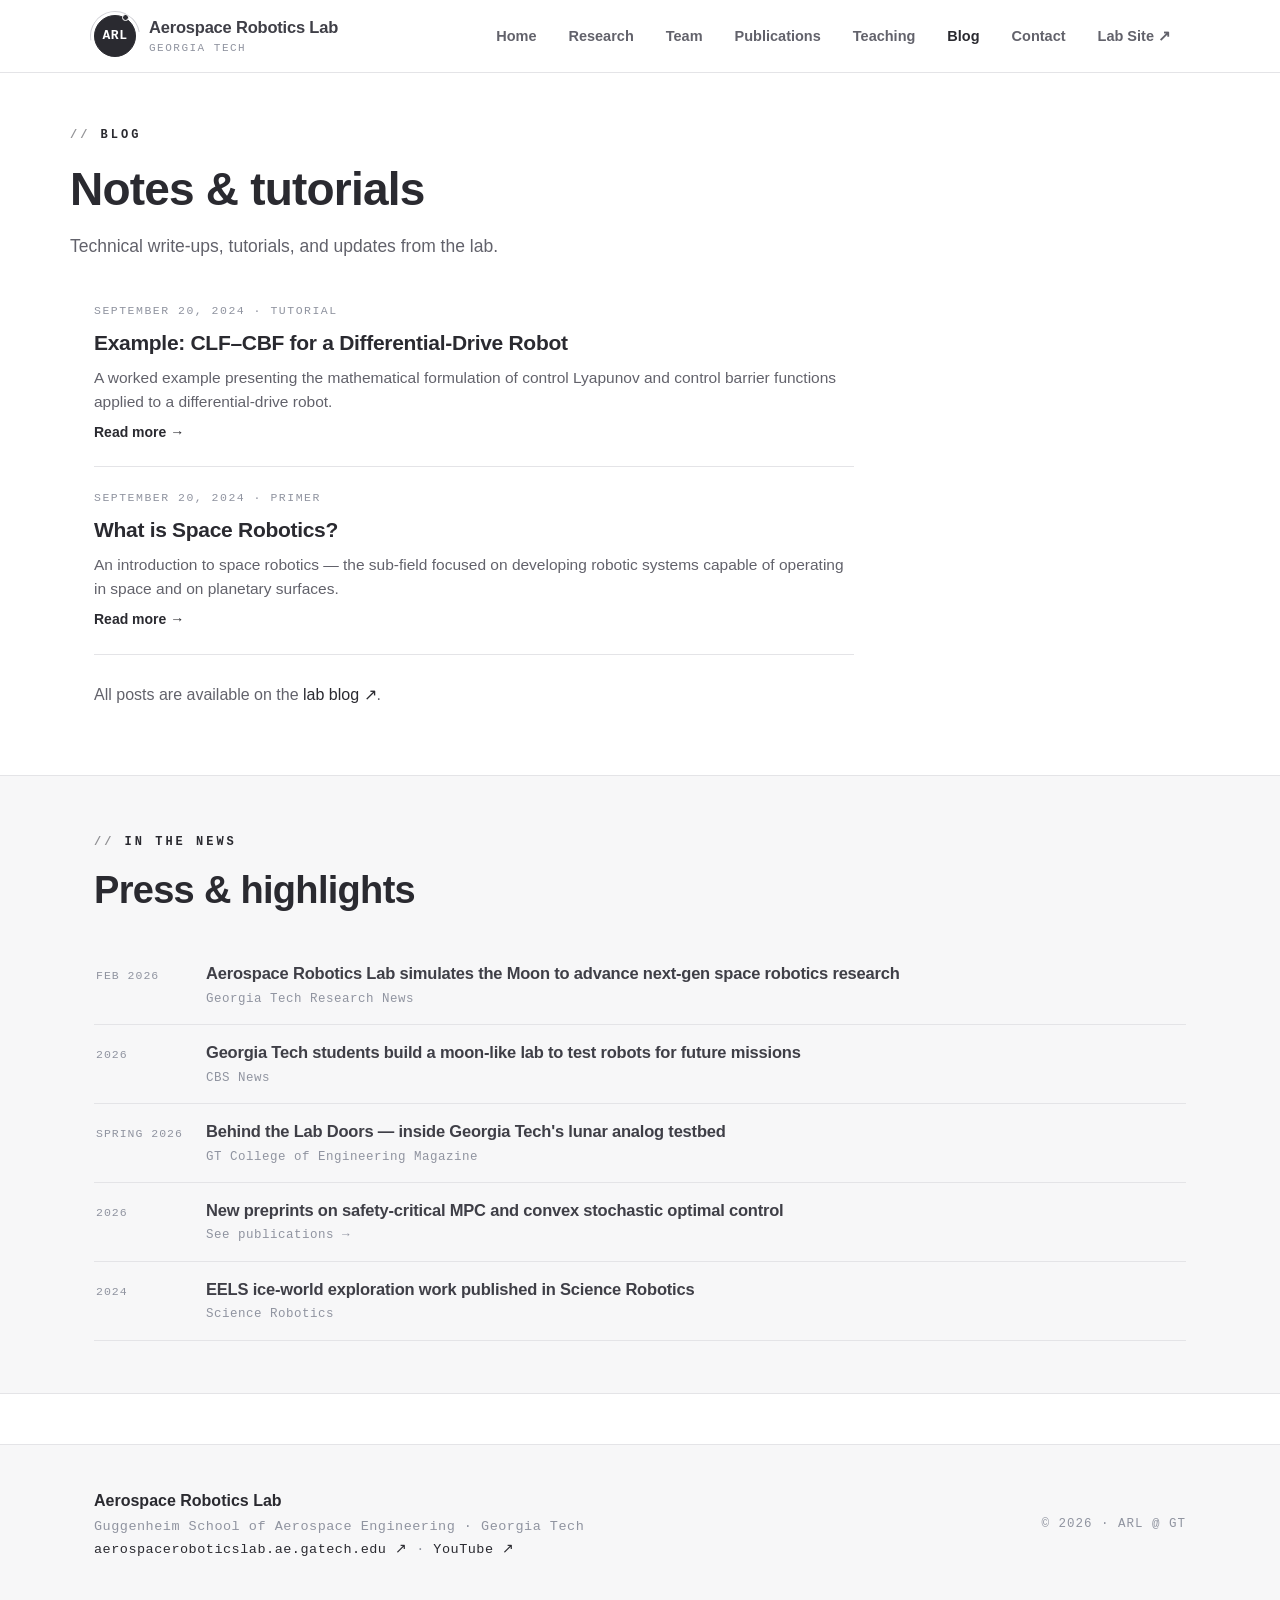
==== blog.html @ 43d839b8 "first commit" ====
<!DOCTYPE html>
<html lang="en">
<head>
<meta charset="UTF-8" />
<meta name="viewport" content="width=device-width, initial-scale=1" />
<title>Blog — Aerospace Robotics Lab</title>
<meta name="description" content="Notes, tutorials, and updates from the Aerospace Robotics Lab at Georgia Tech." />
<link rel="stylesheet" href="assets/style.css" />
</head>
<body>

<header class="site-header">
  <div class="wrap nav">
    <a class="brand" href="index.html">
      <span class="mark"><b>ARL</b></span>
      <span class="txt"><b>Aerospace Robotics Lab</b><span>Georgia Tech</span></span>
    </a>
    <button class="nav-toggle" aria-label="Menu" onclick="document.getElementById('nav').classList.toggle('open')">☰</button>
    <nav class="nav-links" id="nav">
      <a href="index.html">Home</a>
      <a href="research.html">Research</a>
      <a href="team.html">Team</a>
      <a href="publications.html">Publications</a>
      <a href="teaching.html">Teaching</a>
      <a href="blog.html" class="active">Blog</a>
      <a href="contact.html">Contact</a>
      <a href="https://aerospaceroboticslab.ae.gatech.edu/" target="_blank" rel="noopener">Lab Site ↗</a>
    </nav>
  </div>
</header>

<div class="wrap page-title">
  <span class="label">Blog</span>
  <h1>Notes &amp; tutorials</h1>
  <p>Technical write-ups, tutorials, and updates from the lab.</p>
</div>

<section style="padding-top:36px;">
  <div class="wrap">
    <div class="postlist">

      <div class="post-entry">
        <div class="meta">September 20, 2024 · Tutorial</div>
        <h3><a href="https://aerospaceroboticslab.ae.gatech.edu/2024/09/20/example-clf-cbf-for-differential-drive-robot/" target="_blank" rel="noopener">Example: CLF–CBF for a Differential-Drive Robot</a></h3>
        <p>A worked example presenting the mathematical formulation of control Lyapunov and control barrier functions applied to a differential-drive robot.</p>
        <a class="more" href="https://aerospaceroboticslab.ae.gatech.edu/2024/09/20/example-clf-cbf-for-differential-drive-robot/" target="_blank" rel="noopener">Read more →</a>
      </div>

      <div class="post-entry">
        <div class="meta">September 20, 2024 · Primer</div>
        <h3><a href="https://aerospaceroboticslab.ae.gatech.edu/2024/09/20/what-is-space-robotics/" target="_blank" rel="noopener">What is Space Robotics?</a></h3>
        <p>An introduction to space robotics — the sub-field focused on developing robotic systems capable of operating in space and on planetary surfaces.</p>
        <a class="more" href="https://aerospaceroboticslab.ae.gatech.edu/2024/09/20/what-is-space-robotics/" target="_blank" rel="noopener">Read more →</a>
      </div>

    </div>

    <p style="margin-top:28px;color:var(--text-dim);">All posts are available on the <a href="https://aerospaceroboticslab.ae.gatech.edu/blog/" target="_blank" rel="noopener">lab blog ↗</a>.</p>
  </div>
</section>

<section class="section-soft" style="background:var(--paper-2);border-top:1px solid var(--hairline);border-bottom:1px solid var(--hairline);">
  <div class="wrap">
    <div class="section-head">
      <span class="label">In the news</span>
      <h2 style="margin-bottom:0;">Press &amp; highlights</h2>
    </div>
    <div class="news">
      <a class="item" href="https://research.gatech.edu/aerospace-robotics-lab-simulates-moon-advance-nextgen-space-robotics-research" target="_blank" rel="noopener">
        <div class="date">Feb 2026</div>
        <div class="t">Aerospace Robotics Lab simulates the Moon to advance next-gen space robotics research
          <span class="src">Georgia Tech Research News</span></div>
      </a>
      <a class="item" href="https://www.cbsnews.com/atlanta/news/georgia-tech-students-build-moon-like-lab-to-test-robots-for-future-missions/" target="_blank" rel="noopener">
        <div class="date">2026</div>
        <div class="t">Georgia Tech students build a moon-like lab to test robots for future missions
          <span class="src">CBS News</span></div>
      </a>
      <a class="item" href="https://coe.gatech.edu/magazine/2026/spring/behind-lab-doors" target="_blank" rel="noopener">
        <div class="date">Spring 2026</div>
        <div class="t">Behind the Lab Doors — inside Georgia Tech's lunar analog testbed
          <span class="src">GT College of Engineering Magazine</span></div>
      </a>
      <a class="item" href="publications.html">
        <div class="date">2026</div>
        <div class="t">New preprints on safety-critical MPC and convex stochastic optimal control
          <span class="src">See publications →</span></div>
      </a>
      <a class="item" href="https://doi.org/10.1126/scirobotics.adh8332" target="_blank" rel="noopener">
        <div class="date">2024</div>
        <div class="t">EELS ice-world exploration work published in Science Robotics
          <span class="src">Science Robotics</span></div>
      </a>
    </div>
  </div>
</section>

<footer class="site-footer">
  <div class="wrap">
    <div>
      <div class="lab">Aerospace Robotics Lab</div>
      <div class="sub">Guggenheim School of Aerospace Engineering · Georgia Tech</div>
      <div class="sub"><a href="https://aerospaceroboticslab.ae.gatech.edu/" target="_blank" rel="noopener">aerospaceroboticslab.ae.gatech.edu ↗</a> · <a href="https://www.youtube.com/@AerospaceRoboticsLab" target="_blank" rel="noopener">YouTube ↗</a></div>
    </div>
    <div class="right">© <span id="yr"></span> · ARL @ GT</div>
  </div>
</footer>
<script>document.getElementById('yr').textContent=new Date().getFullYear();</script>
</body>
</html>
---- assets/style.css ----
/* ===================================================================
   Aerospace Robotics Lab — Georgia Tech
   Visual identity: "Monochrome" — clean black & white, light & airy
   Static GitHub Pages site — single shared stylesheet.
   =================================================================== */

:root {
  /* core palette — light monochrome */
  --paper:      #ffffff;   /* page background */
  --paper-2:    #f7f7f8;   /* soft panel background */
  --paper-3:    #f0f0f2;   /* raised / hover */
  --hairline:   #e4e4e7;   /* borders / grid lines */
  --hairline-2: #d2d2d7;

  /* ink = soft charcoal, monochrome accent */
  --ink:        #2a2a30;   /* soft charcoal, primary */
  --ink-2:      #3a3a42;

  /* monochrome accent (shades of charcoal) */
  --accent:      #2a2a30;
  --accent-dark: #3a3a42;
  --accent-tint: #f0f0f2;

  /* text */
  --text:       #3f3f47;   /* softer warm gray body text */
  --text-dim:   #62626b;
  --text-faint: #9094a0;

  --max: 1140px;
  --radius: 16px;
  --mono: "SF Mono", "JetBrains Mono", "Fira Code", ui-monospace, Menlo, Consolas, monospace;
  --sans: -apple-system, BlinkMacSystemFont, "Segoe UI", Roboto, Helvetica, Arial, sans-serif;
  --shadow: 0 1px 2px rgba(17,17,20,.04), 0 10px 30px rgba(17,17,20,.06);
}

* { box-sizing: border-box; }
html { scroll-behavior: smooth; }

body {
  margin: 0;
  font-family: var(--sans);
  color: var(--text);
  background-color: var(--paper);
  line-height: 1.55;
  -webkit-font-smoothing: antialiased;
}

a { color: var(--accent); text-decoration: none; transition: opacity .15s ease; }
a:hover { opacity: .65; }
img { max-width: 100%; display: block; }

.wrap { max-width: var(--max); margin: 0 auto; padding: 0 24px; }

/* technical/monospace eyebrow label */
.label {
  font-family: var(--mono);
  font-size: 12px; letter-spacing: 3px; text-transform: uppercase;
  color: var(--accent); font-weight: 600;
}
.label::before { content: "// "; color: var(--accent); opacity: .5; }

/* ---------------- Header / Nav ---------------- */
.site-header {
  position: sticky; top: 0; z-index: 60;
  background: rgba(255,255,255,.82);
  backdrop-filter: saturate(160%) blur(12px);
  border-bottom: 1px solid var(--hairline);
}
.nav { display: flex; align-items: center; justify-content: space-between; height: 72px; }
.brand { display: flex; align-items: center; gap: 13px; }
.brand .mark {
  position: relative; width: 42px; height: 42px; border-radius: 50%;
  display: grid; place-items: center; flex: 0 0 auto;
  background: var(--accent); border: 1px solid var(--accent);
}
.brand .mark::before { /* orbital ring */
  content: ""; position: absolute; inset: -5px; border-radius: 50%;
  border: 1px solid var(--hairline-2);
  border-right-color: transparent; border-bottom-color: transparent;
  transform: rotate(35deg);
}
.brand .mark::after { /* orbiting dot */
  content: ""; position: absolute; width: 5px; height: 5px; border-radius: 50%;
  background: var(--ink); top: -2px; right: 6px; border: 1px solid var(--paper);
}
.brand .mark b { font-family: var(--mono); font-size: 13px; color: #fff; font-weight: 700; letter-spacing: .5px; }
.brand .txt b { font-size: 16.5px; color: var(--text); letter-spacing: -.2px; display: block; }
.brand .txt span { display: block; font-size: 11px; color: var(--text-faint); font-family: var(--mono); letter-spacing: 1.5px; text-transform: uppercase; }
.nav-links { display: flex; gap: 2px; align-items: center; }
.nav-links a {
  padding: 9px 15px; border-radius: 9px; font-weight: 600; font-size: 14.5px; color: var(--text-dim);
}
.nav-links a:hover { color: var(--text); background: var(--paper-2); opacity: 1; }
.nav-links a.active { color: var(--accent); }
.nav-toggle { display: none; background: none; border: 0; font-size: 24px; cursor: pointer; color: var(--text); }

@media (max-width: 780px) {
  .nav-toggle { display: block; }
  .nav-links {
    display: none; position: absolute; top: 72px; left: 0; right: 0; flex-direction: column; gap: 0;
    background: var(--paper); border-bottom: 1px solid var(--hairline); padding: 8px;
  }
  .nav-links.open { display: flex; }
  .nav-links a { padding: 13px 14px; }
}

/* ---------------- Hero ---------------- */
.hero { position: relative; overflow: hidden; padding: 68px 0 62px; background: var(--paper-2); border-bottom: 1px solid var(--hairline); }
.hero-grid { /* faint technical grid overlay */
  position: absolute; inset: 0; pointer-events: none; opacity: 1;
  background-image:
    linear-gradient(var(--hairline) 1px, transparent 1px),
    linear-gradient(90deg, var(--hairline) 1px, transparent 1px);
  background-size: 64px 64px;
  -webkit-mask-image: radial-gradient(700px 400px at 70% 30%, #000, transparent 75%);
          mask-image: radial-gradient(700px 400px at 70% 30%, #000, transparent 75%);
}
.hero .wrap { position: relative; z-index: 2; }
.hero h1 { font-size: clamp(32px, 5.4vw, 58px); line-height: 1.04; margin: 14px 0 16px; letter-spacing: -1.4px; color: var(--ink); }
.hero h1 .accent { color: var(--accent); }
.hero p { font-size: clamp(16px, 2.1vw, 20px); color: var(--text-dim); max-width: 680px; margin: 0 0 22px; }
.btn-row { display: flex; gap: 13px; flex-wrap: wrap; }
.btn { display: inline-block; padding: 13px 24px; border-radius: 11px; font-weight: 700; font-size: 15px; transition: all .15s ease; }
.btn-primary { background: var(--accent); color: #fff; }
.btn-primary:hover { background: var(--accent-dark); color: #fff; opacity: 1; }
.btn-ghost { background: transparent; color: var(--accent); border: 1px solid var(--hairline-2); }
.btn-ghost:hover { border-color: var(--accent); color: var(--accent); opacity: 1; }

/* orbital decoration on the hero (right side) */
.orbit-deco { position: absolute; right: -120px; top: 50%; transform: translateY(-50%); z-index: 1; opacity: 1; pointer-events: none; }
@media (max-width: 980px) { .orbit-deco { display: none; } }

/* telemetry strip */
.telemetry { display: flex; gap: 0; flex-wrap: wrap; border-bottom: 1px solid var(--hairline); background: var(--paper); }
.telemetry .cell { flex: 1 1 0; min-width: 160px; padding: 22px 24px; border-right: 1px solid var(--hairline); }
.telemetry .cell:last-child { border-right: 0; }
.telemetry .k { font-family: var(--mono); font-size: 11px; letter-spacing: 2px; text-transform: uppercase; color: var(--text-faint); }
.telemetry .v { font-size: 26px; font-weight: 800; color: var(--text); margin-top: 4px; letter-spacing: -.5px; }
.telemetry .v small { font-size: 14px; color: var(--text-dim); font-weight: 700; }

/* ---------------- Sections ---------------- */
section { padding: 52px 0; }
.section-head { max-width: 720px; margin: 0 0 26px; }
.section-head h2 { font-size: clamp(26px, 3.6vw, 38px); margin: 8px 0 8px; letter-spacing: -.7px; color: var(--ink); }
.section-head p { color: var(--text-dim); font-size: 16.5px; margin: 0; }

.page-title { padding: 48px 0 6px; position: relative; }
.page-title h1 { font-size: clamp(30px, 4.8vw, 46px); margin: 8px 0 8px; letter-spacing: -.8px; color: var(--ink); }
.page-title p { color: var(--text-dim); font-size: 17.5px; margin: 0; max-width: 720px; }

/* ---------------- Cards / Grid ---------------- */
.grid { display: grid; gap: 18px; }
.grid-2 { grid-template-columns: repeat(2, 1fr); }
.grid-3 { grid-template-columns: repeat(3, 1fr); }
.grid-4 { grid-template-columns: repeat(4, 1fr); }
@media (max-width: 940px) { .grid-3, .grid-4 { grid-template-columns: repeat(2, 1fr); } }
@media (max-width: 640px) { .grid-2, .grid-3, .grid-4 { grid-template-columns: 1fr; } }

.card {
  position: relative; background: var(--paper); border: 1px solid var(--hairline);
  border-radius: var(--radius); padding: 24px; overflow: hidden;
  transition: transform .18s ease, border-color .18s ease, box-shadow .18s ease;
}
.card::before { /* corner accent tick */
  content: ""; position: absolute; top: 0; left: 0; width: 40px; height: 2px; background: var(--accent); opacity: 1;
}
.card:hover { transform: translateY(-4px); border-color: var(--hairline-2); box-shadow: var(--shadow); }
.card .tag {
  display: inline-block; font-family: var(--mono); font-size: 11px; font-weight: 600; letter-spacing: 1.5px;
  text-transform: uppercase; color: var(--accent); margin-bottom: 14px;
}
.card h3 { margin: 0 0 10px; font-size: 20px; letter-spacing: -.3px; color: var(--ink); }
.card p { margin: 0; color: var(--text-dim); font-size: 15px; line-height: 1.5; }
.card .partner { margin-top: 14px; font-family: var(--mono); font-size: 11.5px; letter-spacing: 1px; color: var(--text-faint); text-transform: uppercase; }

/* ---------------- PI block ---------------- */
.pi { display: grid; grid-template-columns: 230px 1fr; gap: 36px; align-items: start; }
@media (max-width: 640px) { .pi { grid-template-columns: 1fr; } }
.pi .frame { position: relative; }
.pi .frame img { width: 230px; border-radius: var(--radius); border: 1px solid var(--hairline); }
.pi .frame::after { content: ""; position: absolute; inset: -8px; border: 1px solid var(--hairline); border-radius: 22px; pointer-events: none; }
.pi h3 { margin: 6px 0 4px; font-size: 26px; letter-spacing: -.5px; color: var(--ink); }
.pi .role { color: var(--text-dim); font-weight: 700; margin: 0 0 16px; }

/* ---------------- People ---------------- */
.people { display: grid; grid-template-columns: repeat(3, 1fr); gap: 22px; }
@media (max-width: 940px) { .people { grid-template-columns: repeat(2, 1fr); } }
@media (max-width: 560px) { .people { grid-template-columns: 1fr; } }
.person {
  background: var(--paper); border: 1px solid var(--hairline); border-radius: var(--radius);
  overflow: hidden; transition: transform .18s ease, border-color .18s ease, box-shadow .18s ease;
}
.person:hover { transform: translateY(-4px); border-color: var(--accent); box-shadow: var(--shadow); }
.person .photo { aspect-ratio: 1/1; background: var(--paper-3); overflow: hidden; }
.person .photo img { width: 100%; height: 100%; object-fit: cover; transition: transform .2s ease; }
.person:hover .photo img { transform: scale(1.03); }
.person .photo.placeholder {
  display: grid; place-items: center;
  background: var(--paper-3);
  color: var(--text-faint); font-size: 40px; font-weight: 800; font-family: var(--mono);
}
.person .body { padding: 17px 19px; }
.person .body b { font-size: 16px; color: var(--ink); }
.person .body p { margin: 5px 0 0; font-size: 13px; color: var(--text-dim); }
.person .body .topic { font-family: var(--mono); font-size: 11.5px; color: var(--text-dim); letter-spacing: .3px; margin-top: 7px; }

.name-list { display: flex; flex-wrap: wrap; gap: 10px; }
.name-list span {
  background: var(--paper); border: 1px solid var(--hairline); border-radius: 999px;
  padding: 9px 17px; font-weight: 600; font-size: 14.5px; color: var(--text-dim);
}
.name-list span:hover { border-color: var(--hairline-2); color: var(--text); }

.subhead { font-family: var(--mono); font-size: 12px; letter-spacing: 2.5px; text-transform: uppercase; color: var(--text-faint); font-weight: 600; margin: 34px 0 16px; display: flex; align-items: center; gap: 14px; }
.subhead::after { content: ""; flex: 1; height: 1px; background: var(--hairline); }

/* ---------------- Publications ---------------- */
.pub-tabs { display: flex; gap: 8px; margin-bottom: 26px; flex-wrap: wrap; }
.pub-tabs button {
  border: 1px solid var(--hairline); background: var(--paper); color: var(--text-dim);
  padding: 9px 20px; border-radius: 999px; font-weight: 600; font-size: 14px; cursor: pointer; font-family: var(--sans);
  transition: all .15s ease;
}
.pub-tabs button:hover { color: var(--text); border-color: var(--hairline-2); }
.pub-tabs button.active { background: var(--accent); color: #fff; border-color: var(--accent); }
.pub { display: flex; gap: 18px; padding: 15px 0; border-bottom: 1px solid var(--hairline); }
.pub .id { flex: 0 0 auto; font-family: var(--mono); font-weight: 700; color: var(--accent); background: var(--accent-tint); border: 1px solid var(--accent-tint); border-radius: 8px; padding: 5px 11px; height: fit-content; font-size: 12.5px; }
.pub .meta p { margin: 0; font-size: 15px; color: var(--text); }
.pub .meta .venue { color: var(--text-faint); font-size: 13.5px; margin-top: 5px; }
.pub .meta .venue .award { color: var(--accent); font-weight: 700; }
.pub .meta a.pdf { font-family: var(--mono); font-size: 12px; font-weight: 700; letter-spacing: .5px; }

/* ---------------- Announcement banner ---------------- */
.notice { background: var(--accent); color: #fff; }
.notice .wrap { display: flex; gap: 14px; align-items: center; justify-content: center; padding: 11px 24px; font-size: 14px; text-align: center; flex-wrap: wrap; }
.notice a { color: #fff; text-decoration: underline; }
.notice a:hover { opacity: .75; }
.notice .pill { font-family: var(--mono); font-size: 10.5px; letter-spacing: 2px; text-transform: uppercase; background: rgba(255,255,255,.16); padding: 3px 9px; border-radius: 999px; }

/* ---------------- Quick links ---------------- */
.quicklinks { display: flex; flex-wrap: wrap; gap: 10px; margin-top: 28px; }
.quicklinks a { display: inline-flex; align-items: center; gap: 9px; border: 1px solid var(--hairline-2); border-radius: 10px; padding: 9px 15px; font-size: 14px; font-weight: 600; color: var(--ink); background: var(--paper); transition: border-color .15s ease, color .15s ease; }
.quicklinks a:hover { border-color: var(--accent); color: var(--accent); opacity: 1; }
.quicklinks a .ext { font-family: var(--mono); font-size: 11px; color: var(--text-faint); }

/* ---------------- Video embed ---------------- */
.video-embed { position: relative; width: 100%; aspect-ratio: 16 / 9; border-radius: var(--radius); overflow: hidden; border: 1px solid var(--hairline); background: #000; box-shadow: var(--shadow); }
.video-embed iframe { position: absolute; inset: 0; width: 100%; height: 100%; border: 0; }

/* ---------------- News ---------------- */
.news { display: grid; gap: 0; }
.news .item { display: flex; gap: 22px; padding: 15px 2px; border-bottom: 1px solid var(--hairline); align-items: baseline; }
.news .item:hover { opacity: 1; }
.news .item:hover .t { text-decoration: underline; }
.news .date { font-family: var(--mono); font-size: 11.5px; letter-spacing: 1px; color: var(--text-faint); flex: 0 0 88px; text-transform: uppercase; }
.news .t { color: var(--text); font-size: 16.5px; font-weight: 600; letter-spacing: -.2px; }
.news .t .src { display: block; color: var(--text-faint); font-weight: 500; font-size: 12.5px; font-family: var(--mono); letter-spacing: .5px; margin-top: 3px; text-decoration: none; }
@media (max-width: 560px) { .news .item { flex-direction: column; gap: 4px; } }

/* ---------------- Method visualizations ---------------- */
.viz-grid { display: grid; grid-template-columns: repeat(3, 1fr); gap: 18px; }
@media (max-width: 920px) { .viz-grid { grid-template-columns: 1fr; max-width: 520px; margin: 0 auto; } }
.viz { background: var(--paper); border: 1px solid var(--hairline); border-radius: var(--radius); padding: 22px; }
.viz .tag { display: inline-block; font-family: var(--mono); font-size: 11px; font-weight: 600; letter-spacing: 1.5px; text-transform: uppercase; color: var(--accent); margin-bottom: 12px; }
.viz h3 { margin: 0 0 8px; font-size: 19px; letter-spacing: -.3px; color: var(--ink); }
.viz .stage { width: 100%; height: auto; display: block; background: var(--paper-2); border: 1px solid var(--hairline); border-radius: 12px; }
.viz .cap { color: var(--text-dim); font-size: 14px; margin: 12px 0 0; }
/* SVG element classes (theme-aware) */
.viz .v-tube   { stroke: var(--accent-tint); stroke-width: 26; fill: none; stroke-linecap: round; opacity: .8; }
.viz .v-sample { stroke: var(--hairline-2); stroke-width: 1.2; fill: none; opacity: .7; stroke-dasharray: 5 5; animation: vflow 3s linear infinite; }
.viz .v-mean   { stroke: var(--ink); stroke-width: 2.5; fill: none; }
.viz .v-obst   { fill: var(--paper-3); stroke: var(--text-faint); stroke-width: 1.2; }
.viz .v-node   { fill: var(--ink); }
.viz .v-goal   { fill: var(--paper); stroke: var(--ink); stroke-width: 2; }
.viz .v-ell    { fill: var(--accent-tint); stroke: var(--ink); stroke-width: 1.2; opacity: .85; }
.viz .v-orbit  { stroke: var(--hairline-2); stroke-width: 1.2; fill: none; }
.viz .v-agent  { fill: var(--ink); }
.viz .v-target { fill: var(--ink); }
.viz .v-pulse  { stroke: var(--text-faint); stroke-width: 1.4; fill: none; }
.viz .v-wire   { stroke: var(--ink); stroke-width: 1.4; fill: none; }
.viz .v-lbl    { fill: var(--text-faint); font-family: var(--mono); font-size: 9px; letter-spacing: 1px; text-transform: uppercase; }
@keyframes vflow { to { stroke-dashoffset: -60; } }
@media (prefers-reduced-motion: reduce) {
  .viz .v-sample { animation: none; }
}

/* ---------------- Alumni list ---------------- */
.alumni { display: grid; gap: 0; max-width: 760px; }
.alumni .row { display: flex; flex-wrap: wrap; gap: 6px 12px; align-items: baseline; padding: 13px 0; border-bottom: 1px solid var(--hairline); }
.alumni .row b { color: var(--ink); font-size: 16px; }
.alumni .row .deg { font-family: var(--mono); font-size: 11.5px; letter-spacing: .5px; text-transform: uppercase; color: var(--text-faint); }
.alumni .row .now { color: var(--text-dim); font-size: 14.5px; }
.alumni .row .now::before { content: "→ "; color: var(--accent); }

/* ---------------- Blog (Murray-style article list) ---------------- */
.postlist { max-width: 760px; }
.post-entry { padding: 22px 0; border-bottom: 1px solid var(--hairline); }
.post-entry:first-child { padding-top: 0; }
.post-entry .meta { font-family: var(--mono); font-size: 11.5px; letter-spacing: 1.5px; text-transform: uppercase; color: var(--text-faint); margin-bottom: 7px; }
.post-entry h3 { margin: 0 0 6px; font-size: 21px; letter-spacing: -.3px; }
.post-entry h3 a { color: var(--ink); }
.post-entry h3 a:hover { color: var(--ink); opacity: .6; }
.post-entry p { margin: 0; color: var(--text-dim); font-size: 15.5px; }
.post-entry .more { display: inline-block; margin-top: 8px; font-weight: 600; font-size: 14px; }

/* ---------------- Contact ---------------- */
.contact-grid { display: grid; grid-template-columns: 1.1fr .9fr; gap: 26px; }
@media (max-width: 720px) { .contact-grid { grid-template-columns: 1fr; } }
.info-row { display: flex; gap: 14px; padding: 16px 0; border-bottom: 1px solid var(--hairline); }
.info-row .ic { flex: 0 0 auto; width: 38px; height: 38px; border-radius: 10px; background: var(--accent-tint); border: 1px solid var(--accent-tint); display: grid; place-items: center; color: var(--accent); }
.info-row .k { font-family: var(--mono); font-size: 11px; letter-spacing: 1.5px; text-transform: uppercase; color: var(--text-faint); }
.info-row .v { font-size: 15.5px; color: var(--text); }

/* ---------------- Footer ---------------- */
.site-footer { border-top: 1px solid var(--hairline); background: var(--paper-2); padding: 44px 0; margin-top: 50px; }
.site-footer .wrap { display: flex; justify-content: space-between; gap: 20px; flex-wrap: wrap; align-items: center; }
.site-footer .lab { color: var(--ink); font-weight: 700; }
.site-footer .sub { color: var(--text-faint); font-size: 13.5px; margin-top: 3px; font-family: var(--mono); letter-spacing: .5px; }
.site-footer a { color: var(--accent); }
.site-footer .right { font-family: var(--mono); font-size: 12.5px; color: var(--text-faint); letter-spacing: 1px; }
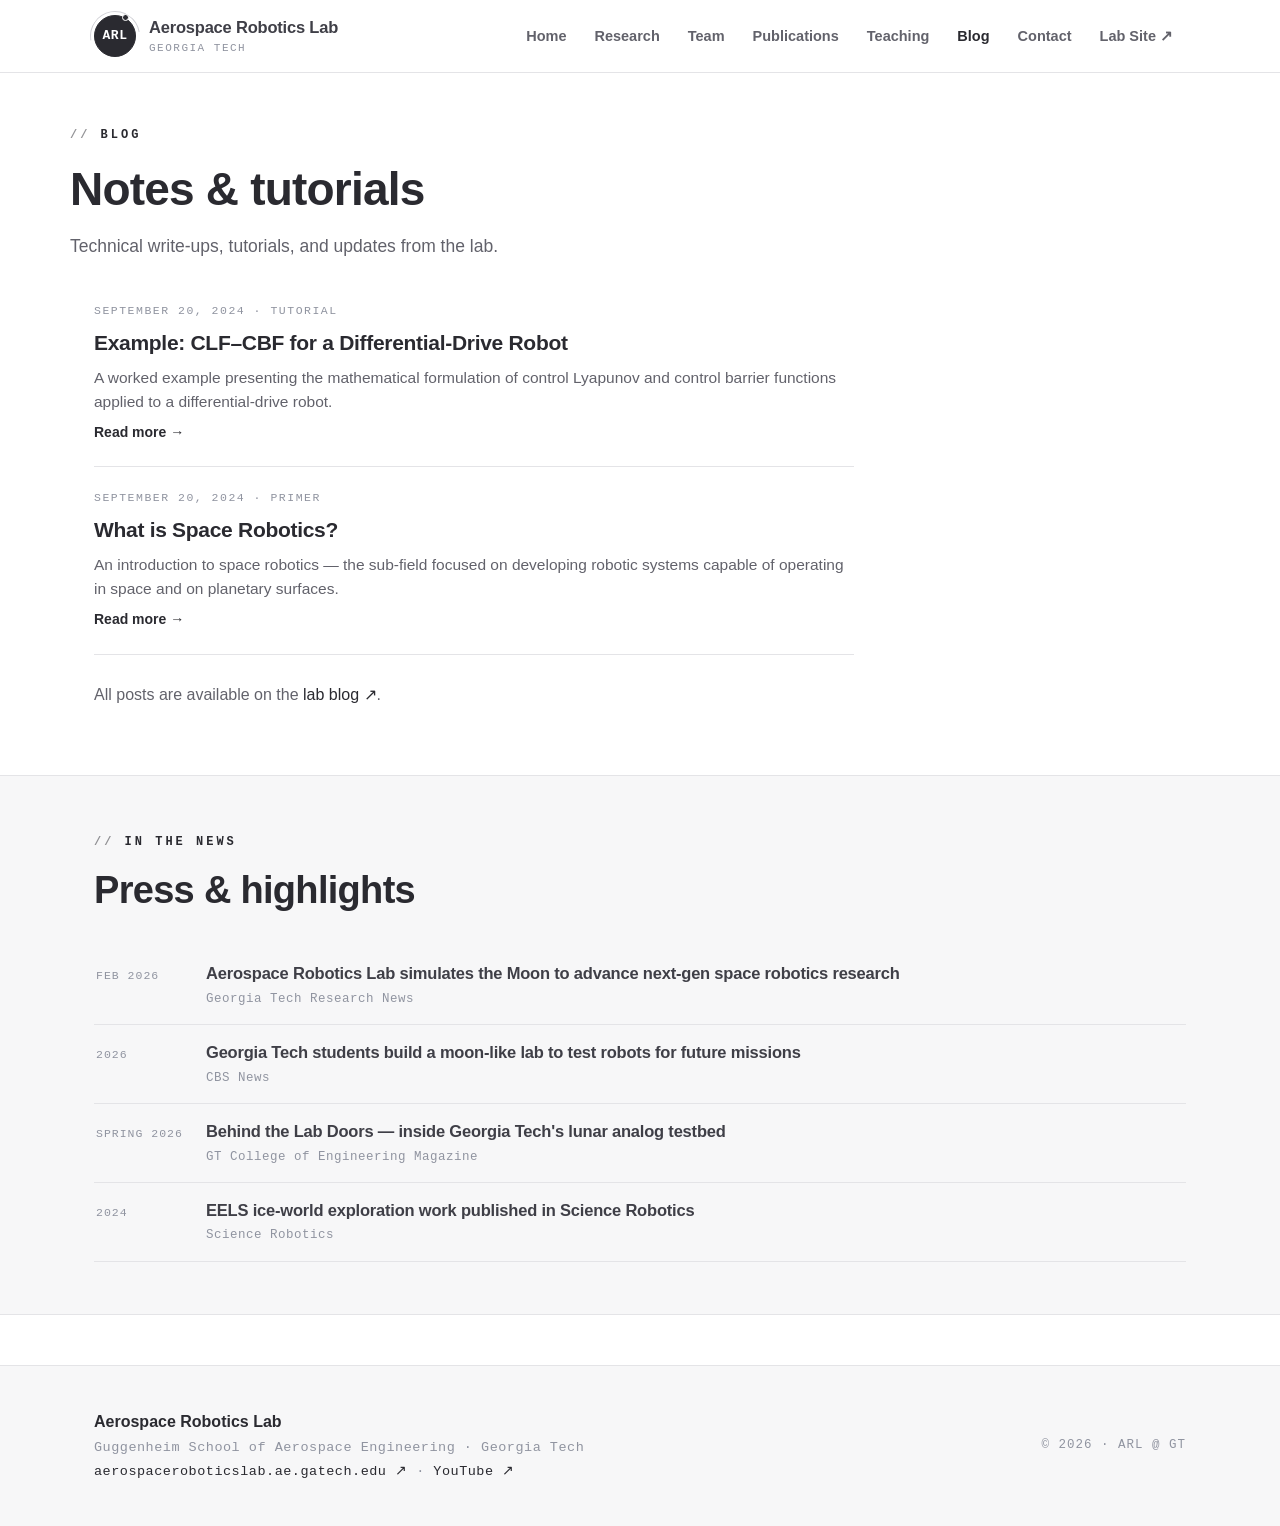
==== commit 249c565c: "html website" ====
--- a/blog.html
+++ b/blog.html
@@ -4,7 +4,7 @@
 <meta charset="UTF-8" />
 <meta name="viewport" content="width=device-width, initial-scale=1" />
 <title>Blog — Aerospace Robotics Lab</title>
-<meta name="description" content="Notes, tutorials, and updates from the Aerospace Robotics Lab at Georgia Tech." />
+<meta name="description" content="Notes, tutorials, and news from the Aerospace Robotics Lab at Georgia Tech." />
 <link rel="stylesheet" href="assets/style.css" />
 </head>
 <body>
@@ -38,28 +38,24 @@
 <section style="padding-top:36px;">
   <div class="wrap">
     <div class="postlist">
-
       <div class="post-entry">
         <div class="meta">September 20, 2024 · Tutorial</div>
         <h3><a href="https://aerospaceroboticslab.ae.gatech.edu/2024/09/20/example-clf-cbf-for-differential-drive-robot/" target="_blank" rel="noopener">Example: CLF–CBF for a Differential-Drive Robot</a></h3>
         <p>A worked example presenting the mathematical formulation of control Lyapunov and control barrier functions applied to a differential-drive robot.</p>
         <a class="more" href="https://aerospaceroboticslab.ae.gatech.edu/2024/09/20/example-clf-cbf-for-differential-drive-robot/" target="_blank" rel="noopener">Read more →</a>
       </div>
-
       <div class="post-entry">
         <div class="meta">September 20, 2024 · Primer</div>
         <h3><a href="https://aerospaceroboticslab.ae.gatech.edu/2024/09/20/what-is-space-robotics/" target="_blank" rel="noopener">What is Space Robotics?</a></h3>
         <p>An introduction to space robotics — the sub-field focused on developing robotic systems capable of operating in space and on planetary surfaces.</p>
         <a class="more" href="https://aerospaceroboticslab.ae.gatech.edu/2024/09/20/what-is-space-robotics/" target="_blank" rel="noopener">Read more →</a>
       </div>
-
     </div>
-
     <p style="margin-top:28px;color:var(--text-dim);">All posts are available on the <a href="https://aerospaceroboticslab.ae.gatech.edu/blog/" target="_blank" rel="noopener">lab blog ↗</a>.</p>
   </div>
 </section>
 
-<section class="section-soft" style="background:var(--paper-2);border-top:1px solid var(--hairline);border-bottom:1px solid var(--hairline);">
+<section class="section-soft" style="border-top:1px solid var(--hairline);border-bottom:1px solid var(--hairline);">
   <div class="wrap">
     <div class="section-head">
       <span class="label">In the news</span>
@@ -80,11 +76,6 @@
         <div class="date">Spring 2026</div>
         <div class="t">Behind the Lab Doors — inside Georgia Tech's lunar analog testbed
           <span class="src">GT College of Engineering Magazine</span></div>
-      </a>
-      <a class="item" href="publications.html">
-        <div class="date">2026</div>
-        <div class="t">New preprints on safety-critical MPC and convex stochastic optimal control
-          <span class="src">See publications →</span></div>
       </a>
       <a class="item" href="https://doi.org/10.1126/scirobotics.adh8332" target="_blank" rel="noopener">
         <div class="date">2024</div>
--- a/assets/style.css
+++ b/assets/style.css
@@ -1,28 +1,23 @@
 /* ===================================================================
    Aerospace Robotics Lab — Georgia Tech
-   Visual identity: "Monochrome" — clean black & white, light & airy
-   Static GitHub Pages site — single shared stylesheet.
+   Visual identity: clean black & white (light, monochrome)
+   Static site — single shared stylesheet, no build step.
    =================================================================== */
 
 :root {
-  /* core palette — light monochrome */
-  --paper:      #ffffff;   /* page background */
-  --paper-2:    #f7f7f8;   /* soft panel background */
-  --paper-3:    #f0f0f2;   /* raised / hover */
-  --hairline:   #e4e4e7;   /* borders / grid lines */
+  --paper:      #ffffff;
+  --paper-2:    #f7f7f8;
+  --paper-3:    #f0f0f2;
+  --hairline:   #e4e4e7;
   --hairline-2: #d2d2d7;
 
-  /* ink = soft charcoal, monochrome accent */
-  --ink:        #2a2a30;   /* soft charcoal, primary */
+  --ink:        #2a2a30;   /* soft charcoal, headings/accent */
   --ink-2:      #3a3a42;
-
-  /* monochrome accent (shades of charcoal) */
   --accent:      #2a2a30;
   --accent-dark: #3a3a42;
   --accent-tint: #f0f0f2;
 
-  /* text */
-  --text:       #3f3f47;   /* softer warm gray body text */
+  --text:       #3f3f47;
   --text-dim:   #62626b;
   --text-faint: #9094a0;
 
@@ -51,7 +46,6 @@
 
 .wrap { max-width: var(--max); margin: 0 auto; padding: 0 24px; }
 
-/* technical/monospace eyebrow label */
 .label {
   font-family: var(--mono);
   font-size: 12px; letter-spacing: 3px; text-transform: uppercase;
@@ -73,13 +67,13 @@
   display: grid; place-items: center; flex: 0 0 auto;
   background: var(--accent); border: 1px solid var(--accent);
 }
-.brand .mark::before { /* orbital ring */
+.brand .mark::before {
   content: ""; position: absolute; inset: -5px; border-radius: 50%;
   border: 1px solid var(--hairline-2);
   border-right-color: transparent; border-bottom-color: transparent;
   transform: rotate(35deg);
 }
-.brand .mark::after { /* orbiting dot */
+.brand .mark::after {
   content: ""; position: absolute; width: 5px; height: 5px; border-radius: 50%;
   background: var(--ink); top: -2px; right: 6px; border: 1px solid var(--paper);
 }
@@ -88,13 +82,13 @@
 .brand .txt span { display: block; font-size: 11px; color: var(--text-faint); font-family: var(--mono); letter-spacing: 1.5px; text-transform: uppercase; }
 .nav-links { display: flex; gap: 2px; align-items: center; }
 .nav-links a {
-  padding: 9px 15px; border-radius: 9px; font-weight: 600; font-size: 14.5px; color: var(--text-dim);
+  padding: 9px 13px; border-radius: 9px; font-weight: 600; font-size: 14.5px; color: var(--text-dim);
 }
 .nav-links a:hover { color: var(--text); background: var(--paper-2); opacity: 1; }
 .nav-links a.active { color: var(--accent); }
 .nav-toggle { display: none; background: none; border: 0; font-size: 24px; cursor: pointer; color: var(--text); }
 
-@media (max-width: 780px) {
+@media (max-width: 860px) {
   .nav-toggle { display: block; }
   .nav-links {
     display: none; position: absolute; top: 72px; left: 0; right: 0; flex-direction: column; gap: 0;
@@ -104,10 +98,17 @@
   .nav-links a { padding: 13px 14px; }
 }
 
+/* ---------------- Announcement banner ---------------- */
+.notice { background: var(--accent); color: #fff; }
+.notice .wrap { display: flex; gap: 14px; align-items: center; justify-content: center; padding: 11px 24px; font-size: 14px; text-align: center; flex-wrap: wrap; }
+.notice a { color: #fff; text-decoration: underline; }
+.notice a:hover { opacity: .75; }
+.notice .pill { font-family: var(--mono); font-size: 10.5px; letter-spacing: 2px; text-transform: uppercase; background: rgba(255,255,255,.16); padding: 3px 9px; border-radius: 999px; }
+
 /* ---------------- Hero ---------------- */
 .hero { position: relative; overflow: hidden; padding: 68px 0 62px; background: var(--paper-2); border-bottom: 1px solid var(--hairline); }
-.hero-grid { /* faint technical grid overlay */
-  position: absolute; inset: 0; pointer-events: none; opacity: 1;
+.hero-grid {
+  position: absolute; inset: 0; pointer-events: none;
   background-image:
     linear-gradient(var(--hairline) 1px, transparent 1px),
     linear-gradient(90deg, var(--hairline) 1px, transparent 1px);
@@ -117,7 +118,7 @@
 }
 .hero .wrap { position: relative; z-index: 2; }
 .hero h1 { font-size: clamp(32px, 5.4vw, 58px); line-height: 1.04; margin: 14px 0 16px; letter-spacing: -1.4px; color: var(--ink); }
-.hero h1 .accent { color: var(--accent); }
+.hero h1 .accent { color: var(--text-faint); }
 .hero p { font-size: clamp(16px, 2.1vw, 20px); color: var(--text-dim); max-width: 680px; margin: 0 0 22px; }
 .btn-row { display: flex; gap: 13px; flex-wrap: wrap; }
 .btn { display: inline-block; padding: 13px 24px; border-radius: 11px; font-weight: 700; font-size: 15px; transition: all .15s ease; }
@@ -126,20 +127,15 @@
 .btn-ghost { background: transparent; color: var(--accent); border: 1px solid var(--hairline-2); }
 .btn-ghost:hover { border-color: var(--accent); color: var(--accent); opacity: 1; }
 
-/* orbital decoration on the hero (right side) */
-.orbit-deco { position: absolute; right: -120px; top: 50%; transform: translateY(-50%); z-index: 1; opacity: 1; pointer-events: none; }
-@media (max-width: 980px) { .orbit-deco { display: none; } }
-
-/* telemetry strip */
-.telemetry { display: flex; gap: 0; flex-wrap: wrap; border-bottom: 1px solid var(--hairline); background: var(--paper); }
-.telemetry .cell { flex: 1 1 0; min-width: 160px; padding: 22px 24px; border-right: 1px solid var(--hairline); }
-.telemetry .cell:last-child { border-right: 0; }
-.telemetry .k { font-family: var(--mono); font-size: 11px; letter-spacing: 2px; text-transform: uppercase; color: var(--text-faint); }
-.telemetry .v { font-size: 26px; font-weight: 800; color: var(--text); margin-top: 4px; letter-spacing: -.5px; }
-.telemetry .v small { font-size: 14px; color: var(--text-dim); font-weight: 700; }
+/* ---------------- Quick links ---------------- */
+.quicklinks { display: flex; flex-wrap: wrap; gap: 10px; margin-top: 28px; }
+.quicklinks a { display: inline-flex; align-items: center; gap: 9px; border: 1px solid var(--hairline-2); border-radius: 10px; padding: 9px 15px; font-size: 14px; font-weight: 600; color: var(--ink); background: var(--paper); transition: border-color .15s ease, color .15s ease; }
+.quicklinks a:hover { border-color: var(--accent); color: var(--accent); opacity: 1; }
+.quicklinks a .ext { font-family: var(--mono); font-size: 11px; color: var(--text-faint); }
 
 /* ---------------- Sections ---------------- */
 section { padding: 52px 0; }
+.section-soft { background: var(--paper-2); }
 .section-head { max-width: 720px; margin: 0 0 26px; }
 .section-head h2 { font-size: clamp(26px, 3.6vw, 38px); margin: 8px 0 8px; letter-spacing: -.7px; color: var(--ink); }
 .section-head p { color: var(--text-dim); font-size: 16.5px; margin: 0; }
@@ -161,14 +157,9 @@
   border-radius: var(--radius); padding: 24px; overflow: hidden;
   transition: transform .18s ease, border-color .18s ease, box-shadow .18s ease;
 }
-.card::before { /* corner accent tick */
-  content: ""; position: absolute; top: 0; left: 0; width: 40px; height: 2px; background: var(--accent); opacity: 1;
-}
+.card::before { content: ""; position: absolute; top: 0; left: 0; width: 40px; height: 2px; background: var(--accent); opacity: 1; }
 .card:hover { transform: translateY(-4px); border-color: var(--hairline-2); box-shadow: var(--shadow); }
-.card .tag {
-  display: inline-block; font-family: var(--mono); font-size: 11px; font-weight: 600; letter-spacing: 1.5px;
-  text-transform: uppercase; color: var(--accent); margin-bottom: 14px;
-}
+.card .tag { display: inline-block; font-family: var(--mono); font-size: 11px; font-weight: 600; letter-spacing: 1.5px; text-transform: uppercase; color: var(--accent); margin-bottom: 14px; }
 .card h3 { margin: 0 0 10px; font-size: 20px; letter-spacing: -.3px; color: var(--ink); }
 .card p { margin: 0; color: var(--text-dim); font-size: 15px; line-height: 1.5; }
 .card .partner { margin-top: 14px; font-family: var(--mono); font-size: 11.5px; letter-spacing: 1px; color: var(--text-faint); text-transform: uppercase; }
@@ -186,29 +177,19 @@
 .people { display: grid; grid-template-columns: repeat(3, 1fr); gap: 22px; }
 @media (max-width: 940px) { .people { grid-template-columns: repeat(2, 1fr); } }
 @media (max-width: 560px) { .people { grid-template-columns: 1fr; } }
-.person {
-  background: var(--paper); border: 1px solid var(--hairline); border-radius: var(--radius);
-  overflow: hidden; transition: transform .18s ease, border-color .18s ease, box-shadow .18s ease;
-}
+.person { background: var(--paper); border: 1px solid var(--hairline); border-radius: var(--radius); overflow: hidden; transition: transform .18s ease, border-color .18s ease, box-shadow .18s ease; }
 .person:hover { transform: translateY(-4px); border-color: var(--accent); box-shadow: var(--shadow); }
 .person .photo { aspect-ratio: 1/1; background: var(--paper-3); overflow: hidden; }
 .person .photo img { width: 100%; height: 100%; object-fit: cover; transition: transform .2s ease; }
 .person:hover .photo img { transform: scale(1.03); }
-.person .photo.placeholder {
-  display: grid; place-items: center;
-  background: var(--paper-3);
-  color: var(--text-faint); font-size: 40px; font-weight: 800; font-family: var(--mono);
-}
+.person .photo.placeholder { display: grid; place-items: center; background: var(--paper-3); color: var(--text-faint); font-size: 40px; font-weight: 800; font-family: var(--mono); }
 .person .body { padding: 17px 19px; }
 .person .body b { font-size: 16px; color: var(--ink); }
 .person .body p { margin: 5px 0 0; font-size: 13px; color: var(--text-dim); }
 .person .body .topic { font-family: var(--mono); font-size: 11.5px; color: var(--text-dim); letter-spacing: .3px; margin-top: 7px; }
 
 .name-list { display: flex; flex-wrap: wrap; gap: 10px; }
-.name-list span {
-  background: var(--paper); border: 1px solid var(--hairline); border-radius: 999px;
-  padding: 9px 17px; font-weight: 600; font-size: 14.5px; color: var(--text-dim);
-}
+.name-list span { background: var(--paper); border: 1px solid var(--hairline); border-radius: 999px; padding: 9px 17px; font-weight: 600; font-size: 14.5px; color: var(--text-dim); }
 .name-list span:hover { border-color: var(--hairline-2); color: var(--text); }
 
 .subhead { font-family: var(--mono); font-size: 12px; letter-spacing: 2.5px; text-transform: uppercase; color: var(--text-faint); font-weight: 600; margin: 34px 0 16px; display: flex; align-items: center; gap: 14px; }
@@ -216,11 +197,7 @@
 
 /* ---------------- Publications ---------------- */
 .pub-tabs { display: flex; gap: 8px; margin-bottom: 26px; flex-wrap: wrap; }
-.pub-tabs button {
-  border: 1px solid var(--hairline); background: var(--paper); color: var(--text-dim);
-  padding: 9px 20px; border-radius: 999px; font-weight: 600; font-size: 14px; cursor: pointer; font-family: var(--sans);
-  transition: all .15s ease;
-}
+.pub-tabs button { border: 1px solid var(--hairline); background: var(--paper); color: var(--text-dim); padding: 9px 20px; border-radius: 999px; font-weight: 600; font-size: 14px; cursor: pointer; font-family: var(--sans); transition: all .15s ease; }
 .pub-tabs button:hover { color: var(--text); border-color: var(--hairline-2); }
 .pub-tabs button.active { background: var(--accent); color: #fff; border-color: var(--accent); }
 .pub { display: flex; gap: 18px; padding: 15px 0; border-bottom: 1px solid var(--hairline); }
@@ -230,22 +207,13 @@
 .pub .meta .venue .award { color: var(--accent); font-weight: 700; }
 .pub .meta a.pdf { font-family: var(--mono); font-size: 12px; font-weight: 700; letter-spacing: .5px; }
 
-/* ---------------- Announcement banner ---------------- */
-.notice { background: var(--accent); color: #fff; }
-.notice .wrap { display: flex; gap: 14px; align-items: center; justify-content: center; padding: 11px 24px; font-size: 14px; text-align: center; flex-wrap: wrap; }
-.notice a { color: #fff; text-decoration: underline; }
-.notice a:hover { opacity: .75; }
-.notice .pill { font-family: var(--mono); font-size: 10.5px; letter-spacing: 2px; text-transform: uppercase; background: rgba(255,255,255,.16); padding: 3px 9px; border-radius: 999px; }
-
-/* ---------------- Quick links ---------------- */
-.quicklinks { display: flex; flex-wrap: wrap; gap: 10px; margin-top: 28px; }
-.quicklinks a { display: inline-flex; align-items: center; gap: 9px; border: 1px solid var(--hairline-2); border-radius: 10px; padding: 9px 15px; font-size: 14px; font-weight: 600; color: var(--ink); background: var(--paper); transition: border-color .15s ease, color .15s ease; }
-.quicklinks a:hover { border-color: var(--accent); color: var(--accent); opacity: 1; }
-.quicklinks a .ext { font-family: var(--mono); font-size: 11px; color: var(--text-faint); }
-
-/* ---------------- Video embed ---------------- */
-.video-embed { position: relative; width: 100%; aspect-ratio: 16 / 9; border-radius: var(--radius); overflow: hidden; border: 1px solid var(--hairline); background: #000; box-shadow: var(--shadow); }
-.video-embed iframe { position: absolute; inset: 0; width: 100%; height: 100%; border: 0; }
+/* ---------------- Contact ---------------- */
+.contact-grid { display: grid; grid-template-columns: 1.1fr .9fr; gap: 26px; }
+@media (max-width: 720px) { .contact-grid { grid-template-columns: 1fr; } }
+.info-row { display: flex; gap: 14px; padding: 16px 0; border-bottom: 1px solid var(--hairline); }
+.info-row .ic { flex: 0 0 auto; width: 38px; height: 38px; border-radius: 10px; background: var(--accent-tint); border: 1px solid var(--accent-tint); display: grid; place-items: center; color: var(--accent); }
+.info-row .k { font-family: var(--mono); font-size: 11px; letter-spacing: 1.5px; text-transform: uppercase; color: var(--text-faint); }
+.info-row .v { font-size: 15.5px; color: var(--text); }
 
 /* ---------------- News ---------------- */
 .news { display: grid; gap: 0; }
@@ -257,7 +225,7 @@
 .news .t .src { display: block; color: var(--text-faint); font-weight: 500; font-size: 12.5px; font-family: var(--mono); letter-spacing: .5px; margin-top: 3px; text-decoration: none; }
 @media (max-width: 560px) { .news .item { flex-direction: column; gap: 4px; } }
 
-/* ---------------- Method visualizations ---------------- */
+/* ---------------- Method visualizations (animations) ---------------- */
 .viz-grid { display: grid; grid-template-columns: repeat(3, 1fr); gap: 18px; }
 @media (max-width: 920px) { .viz-grid { grid-template-columns: 1fr; max-width: 520px; margin: 0 auto; } }
 .viz { background: var(--paper); border: 1px solid var(--hairline); border-radius: var(--radius); padding: 22px; }
@@ -265,7 +233,6 @@
 .viz h3 { margin: 0 0 8px; font-size: 19px; letter-spacing: -.3px; color: var(--ink); }
 .viz .stage { width: 100%; height: auto; display: block; background: var(--paper-2); border: 1px solid var(--hairline); border-radius: 12px; }
 .viz .cap { color: var(--text-dim); font-size: 14px; margin: 12px 0 0; }
-/* SVG element classes (theme-aware) */
 .viz .v-tube   { stroke: var(--accent-tint); stroke-width: 26; fill: none; stroke-linecap: round; opacity: .8; }
 .viz .v-sample { stroke: var(--hairline-2); stroke-width: 1.2; fill: none; opacity: .7; stroke-dasharray: 5 5; animation: vflow 3s linear infinite; }
 .viz .v-mean   { stroke: var(--ink); stroke-width: 2.5; fill: none; }
@@ -280,9 +247,7 @@
 .viz .v-wire   { stroke: var(--ink); stroke-width: 1.4; fill: none; }
 .viz .v-lbl    { fill: var(--text-faint); font-family: var(--mono); font-size: 9px; letter-spacing: 1px; text-transform: uppercase; }
 @keyframes vflow { to { stroke-dashoffset: -60; } }
-@media (prefers-reduced-motion: reduce) {
-  .viz .v-sample { animation: none; }
-}
+@media (prefers-reduced-motion: reduce) { .viz .v-sample { animation: none; } }
 
 /* ---------------- Alumni list ---------------- */
 .alumni { display: grid; gap: 0; max-width: 760px; }
@@ -292,24 +257,15 @@
 .alumni .row .now { color: var(--text-dim); font-size: 14.5px; }
 .alumni .row .now::before { content: "→ "; color: var(--accent); }
 
-/* ---------------- Blog (Murray-style article list) ---------------- */
+/* ---------------- Blog (article list) ---------------- */
 .postlist { max-width: 760px; }
 .post-entry { padding: 22px 0; border-bottom: 1px solid var(--hairline); }
 .post-entry:first-child { padding-top: 0; }
 .post-entry .meta { font-family: var(--mono); font-size: 11.5px; letter-spacing: 1.5px; text-transform: uppercase; color: var(--text-faint); margin-bottom: 7px; }
 .post-entry h3 { margin: 0 0 6px; font-size: 21px; letter-spacing: -.3px; }
 .post-entry h3 a { color: var(--ink); }
-.post-entry h3 a:hover { color: var(--ink); opacity: .6; }
 .post-entry p { margin: 0; color: var(--text-dim); font-size: 15.5px; }
 .post-entry .more { display: inline-block; margin-top: 8px; font-weight: 600; font-size: 14px; }
-
-/* ---------------- Contact ---------------- */
-.contact-grid { display: grid; grid-template-columns: 1.1fr .9fr; gap: 26px; }
-@media (max-width: 720px) { .contact-grid { grid-template-columns: 1fr; } }
-.info-row { display: flex; gap: 14px; padding: 16px 0; border-bottom: 1px solid var(--hairline); }
-.info-row .ic { flex: 0 0 auto; width: 38px; height: 38px; border-radius: 10px; background: var(--accent-tint); border: 1px solid var(--accent-tint); display: grid; place-items: center; color: var(--accent); }
-.info-row .k { font-family: var(--mono); font-size: 11px; letter-spacing: 1.5px; text-transform: uppercase; color: var(--text-faint); }
-.info-row .v { font-size: 15.5px; color: var(--text); }
 
 /* ---------------- Footer ---------------- */
 .site-footer { border-top: 1px solid var(--hairline); background: var(--paper-2); padding: 44px 0; margin-top: 50px; }
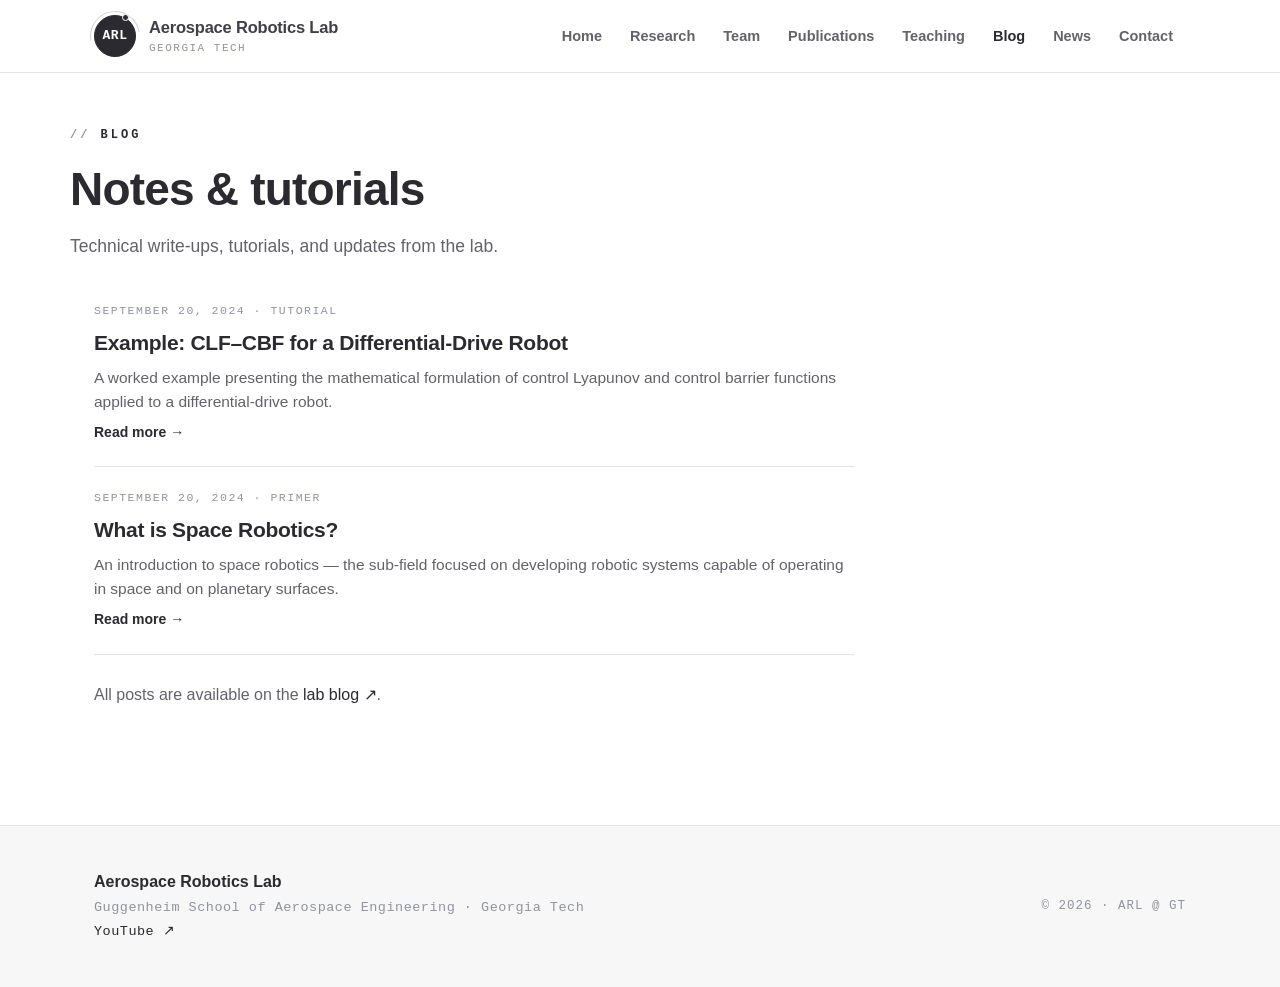
==== commit caa305ff: "added videos" ====
--- a/blog.html
+++ b/blog.html
@@ -23,8 +23,8 @@
       <a href="publications.html">Publications</a>
       <a href="teaching.html">Teaching</a>
       <a href="blog.html" class="active">Blog</a>
+      <a href="news.html">News</a>
       <a href="contact.html">Contact</a>
-      <a href="https://aerospaceroboticslab.ae.gatech.edu/" target="_blank" rel="noopener">Lab Site ↗</a>
     </nav>
   </div>
 </header>
@@ -55,43 +55,12 @@
   </div>
 </section>
 
-<section class="section-soft" style="border-top:1px solid var(--hairline);border-bottom:1px solid var(--hairline);">
-  <div class="wrap">
-    <div class="section-head">
-      <span class="label">In the news</span>
-      <h2 style="margin-bottom:0;">Press &amp; highlights</h2>
-    </div>
-    <div class="news">
-      <a class="item" href="https://research.gatech.edu/aerospace-robotics-lab-simulates-moon-advance-nextgen-space-robotics-research" target="_blank" rel="noopener">
-        <div class="date">Feb 2026</div>
-        <div class="t">Aerospace Robotics Lab simulates the Moon to advance next-gen space robotics research
-          <span class="src">Georgia Tech Research News</span></div>
-      </a>
-      <a class="item" href="https://www.cbsnews.com/atlanta/news/georgia-tech-students-build-moon-like-lab-to-test-robots-for-future-missions/" target="_blank" rel="noopener">
-        <div class="date">2026</div>
-        <div class="t">Georgia Tech students build a moon-like lab to test robots for future missions
-          <span class="src">CBS News</span></div>
-      </a>
-      <a class="item" href="https://coe.gatech.edu/magazine/2026/spring/behind-lab-doors" target="_blank" rel="noopener">
-        <div class="date">Spring 2026</div>
-        <div class="t">Behind the Lab Doors — inside Georgia Tech's lunar analog testbed
-          <span class="src">GT College of Engineering Magazine</span></div>
-      </a>
-      <a class="item" href="https://doi.org/10.1126/scirobotics.adh8332" target="_blank" rel="noopener">
-        <div class="date">2024</div>
-        <div class="t">EELS ice-world exploration work published in Science Robotics
-          <span class="src">Science Robotics</span></div>
-      </a>
-    </div>
-  </div>
-</section>
-
 <footer class="site-footer">
   <div class="wrap">
     <div>
       <div class="lab">Aerospace Robotics Lab</div>
       <div class="sub">Guggenheim School of Aerospace Engineering · Georgia Tech</div>
-      <div class="sub"><a href="https://aerospaceroboticslab.ae.gatech.edu/" target="_blank" rel="noopener">aerospaceroboticslab.ae.gatech.edu ↗</a> · <a href="https://www.youtube.com/@AerospaceRoboticsLab" target="_blank" rel="noopener">YouTube ↗</a></div>
+      <div class="sub"><a href="https://www.youtube.com/@AerospaceRoboticsLab" target="_blank" rel="noopener">YouTube ↗</a></div>
     </div>
     <div class="right">© <span id="yr"></span> · ARL @ GT</div>
   </div>
--- a/assets/style.css
+++ b/assets/style.css
@@ -120,6 +120,14 @@
 .hero h1 { font-size: clamp(32px, 5.4vw, 58px); line-height: 1.04; margin: 14px 0 16px; letter-spacing: -1.4px; color: var(--ink); }
 .hero h1 .accent { color: var(--text-faint); }
 .hero p { font-size: clamp(16px, 2.1vw, 20px); color: var(--text-dim); max-width: 680px; margin: 0 0 22px; }
+.hero-inner { display: grid; grid-template-columns: 1.05fr .95fr; gap: 40px; align-items: center; }
+@media (max-width: 900px) { .hero-inner { grid-template-columns: 1fr; gap: 28px; } }
+.hero-media .video-embed { box-shadow: var(--shadow); }
+.video-thumbs { display: flex; gap: 10px; margin-top: 12px; flex-wrap: wrap; }
+.vthumb { padding: 0; border: 2px solid transparent; border-radius: 9px; overflow: hidden; cursor: pointer; background: none; width: 110px; flex: 0 0 auto; line-height: 0; transition: border-color .15s ease; }
+.vthumb img { width: 100%; height: auto; display: block; }
+.vthumb:hover { border-color: var(--hairline-2); }
+.vthumb.active { border-color: var(--ink); }
 .btn-row { display: flex; gap: 13px; flex-wrap: wrap; }
 .btn { display: inline-block; padding: 13px 24px; border-radius: 11px; font-weight: 700; font-size: 15px; transition: all .15s ease; }
 .btn-primary { background: var(--accent); color: #fff; }
@@ -214,6 +222,10 @@
 .info-row .ic { flex: 0 0 auto; width: 38px; height: 38px; border-radius: 10px; background: var(--accent-tint); border: 1px solid var(--accent-tint); display: grid; place-items: center; color: var(--accent); }
 .info-row .k { font-family: var(--mono); font-size: 11px; letter-spacing: 1.5px; text-transform: uppercase; color: var(--text-faint); }
 .info-row .v { font-size: 15.5px; color: var(--text); }
+
+/* ---------------- Video embed ---------------- */
+.video-embed { position: relative; width: 100%; aspect-ratio: 16 / 9; border-radius: var(--radius); overflow: hidden; border: 1px solid var(--hairline); background: #000; box-shadow: var(--shadow); }
+.video-embed iframe { position: absolute; inset: 0; width: 100%; height: 100%; border: 0; }
 
 /* ---------------- News ---------------- */
 .news { display: grid; gap: 0; }
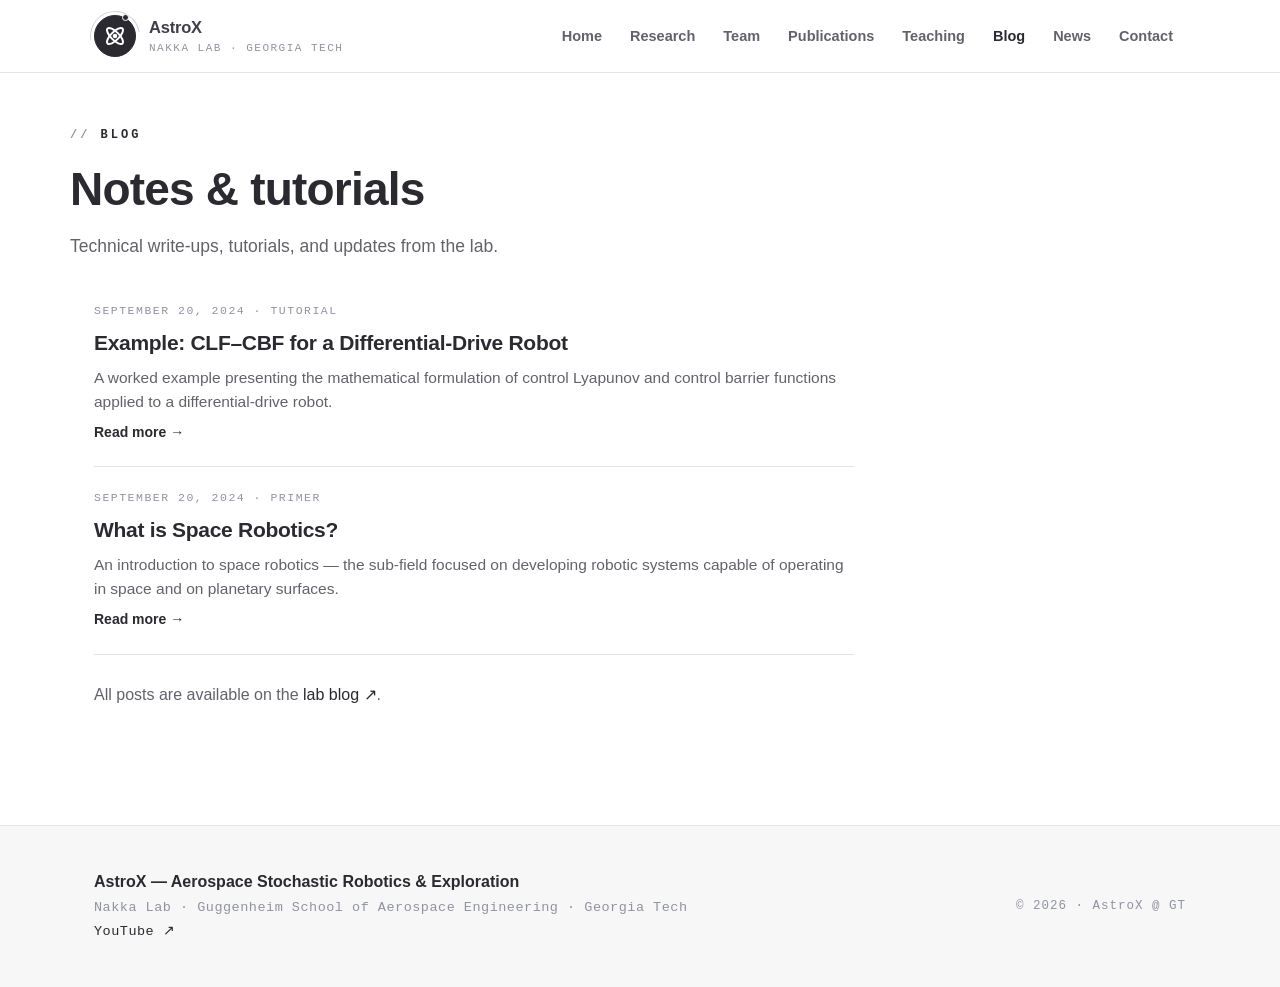
==== commit 23619cd6: "AstroX update" ====
--- a/blog.html
+++ b/blog.html
@@ -3,8 +3,9 @@
 <head>
 <meta charset="UTF-8" />
 <meta name="viewport" content="width=device-width, initial-scale=1" />
-<title>Blog — Aerospace Robotics Lab</title>
-<meta name="description" content="Notes, tutorials, and news from the Aerospace Robotics Lab at Georgia Tech." />
+<title>Blog — AstroX Lab</title>
+<meta name="description" content="Notes, tutorials, and news from the AstroX Lab at Georgia Tech." />
+<link rel="icon" href="assets/logo-mark.svg" />
 <link rel="stylesheet" href="assets/style.css" />
 </head>
 <body>
@@ -12,8 +13,8 @@
 <header class="site-header">
   <div class="wrap nav">
     <a class="brand" href="index.html">
-      <span class="mark"><b>ARL</b></span>
-      <span class="txt"><b>Aerospace Robotics Lab</b><span>Georgia Tech</span></span>
+      <span class="mark"><svg viewBox="-16 -16 32 32" width="26" height="26" fill="none" aria-hidden="true"><g stroke="#ffffff" stroke-width="2.4"><ellipse rx="13" ry="5" transform="rotate(45)"/><ellipse rx="13" ry="5" transform="rotate(-45)"/></g><circle r="2.8" fill="#ffffff"/></svg></span>
+      <span class="txt"><b>AstroX</b><span>Nakka Lab · Georgia Tech</span></span>
     </a>
     <button class="nav-toggle" aria-label="Menu" onclick="document.getElementById('nav').classList.toggle('open')">☰</button>
     <nav class="nav-links" id="nav">
@@ -58,11 +59,11 @@
 <footer class="site-footer">
   <div class="wrap">
     <div>
-      <div class="lab">Aerospace Robotics Lab</div>
-      <div class="sub">Guggenheim School of Aerospace Engineering · Georgia Tech</div>
+      <div class="lab">AstroX — Aerospace Stochastic Robotics &amp; Exploration</div>
+      <div class="sub">Nakka Lab · Guggenheim School of Aerospace Engineering · Georgia Tech</div>
       <div class="sub"><a href="https://www.youtube.com/@AerospaceRoboticsLab" target="_blank" rel="noopener">YouTube ↗</a></div>
     </div>
-    <div class="right">© <span id="yr"></span> · ARL @ GT</div>
+    <div class="right">© <span id="yr"></span> · AstroX @ GT</div>
   </div>
 </footer>
 <script>document.getElementById('yr').textContent=new Date().getFullYear();</script>
--- a/assets/style.css
+++ b/assets/style.css
@@ -16,6 +16,7 @@
   --accent:      #2a2a30;
   --accent-dark: #3a3a42;
   --accent-tint: #f0f0f2;
+  --gold:        #2a2a30;
 
   --text:       #3f3f47;
   --text-dim:   #62626b;
@@ -65,8 +66,9 @@
 .brand .mark {
   position: relative; width: 42px; height: 42px; border-radius: 50%;
   display: grid; place-items: center; flex: 0 0 auto;
-  background: var(--accent); border: 1px solid var(--accent);
-}
+  background: var(--ink); border: 1px solid var(--ink);
+}
+.brand .mark svg { display: block; }
 .brand .mark::before {
   content: ""; position: absolute; inset: -5px; border-radius: 50%;
   border: 1px solid var(--hairline-2);
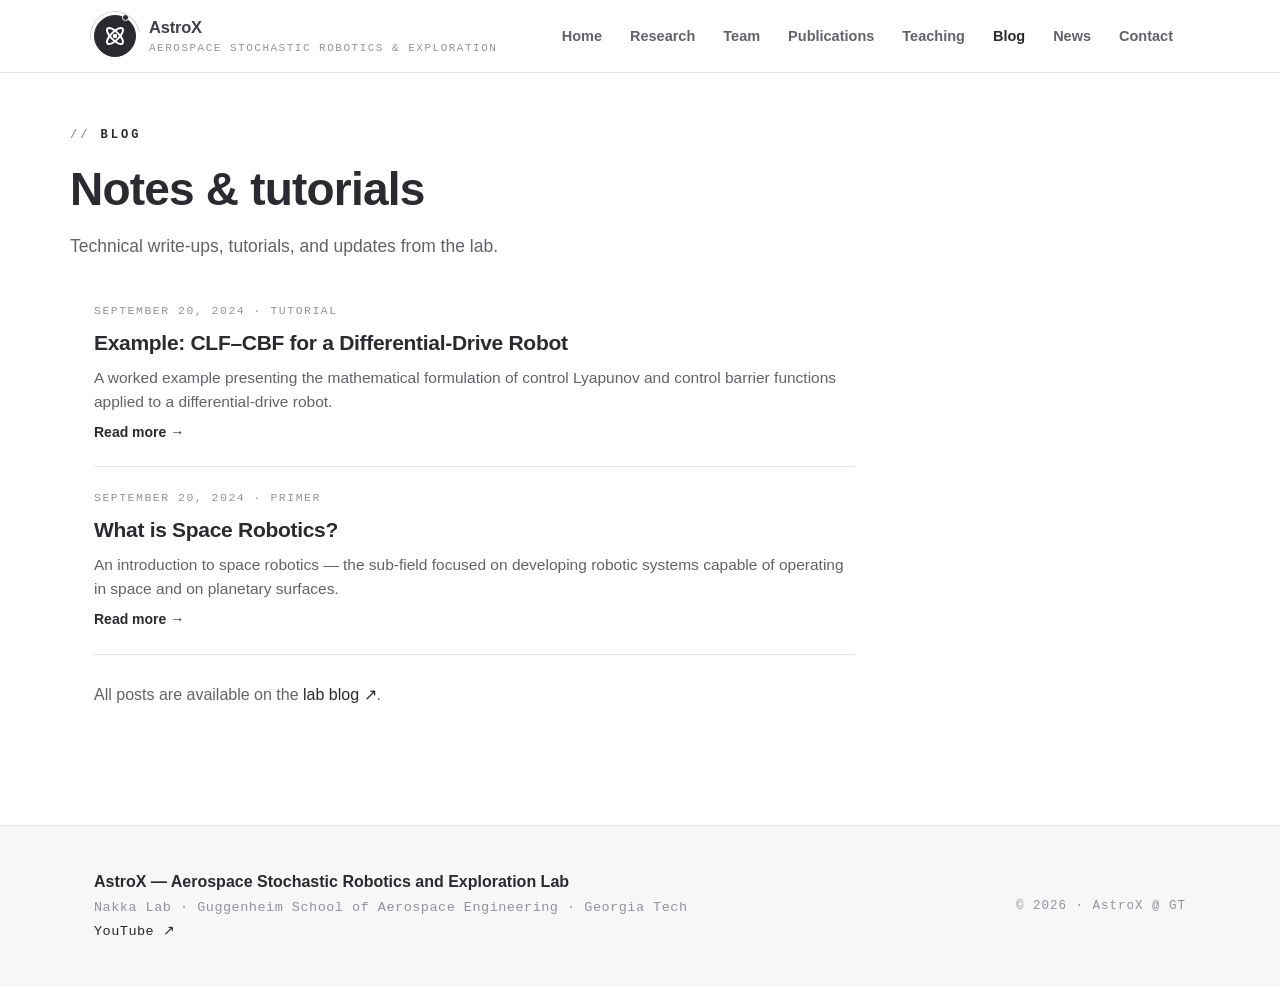
==== commit bfe0bb18: "v2-AstroX" ====
--- a/blog.html
+++ b/blog.html
@@ -14,7 +14,7 @@
   <div class="wrap nav">
     <a class="brand" href="index.html">
       <span class="mark"><svg viewBox="-16 -16 32 32" width="26" height="26" fill="none" aria-hidden="true"><g stroke="#ffffff" stroke-width="2.4"><ellipse rx="13" ry="5" transform="rotate(45)"/><ellipse rx="13" ry="5" transform="rotate(-45)"/></g><circle r="2.8" fill="#ffffff"/></svg></span>
-      <span class="txt"><b>AstroX</b><span>Nakka Lab · Georgia Tech</span></span>
+      <span class="txt"><b>AstroX</b><span>Aerospace Stochastic Robotics &amp; Exploration</span></span>
     </a>
     <button class="nav-toggle" aria-label="Menu" onclick="document.getElementById('nav').classList.toggle('open')">☰</button>
     <nav class="nav-links" id="nav">
@@ -59,7 +59,7 @@
 <footer class="site-footer">
   <div class="wrap">
     <div>
-      <div class="lab">AstroX — Aerospace Stochastic Robotics &amp; Exploration</div>
+      <div class="lab">AstroX — Aerospace Stochastic Robotics and Exploration Lab</div>
       <div class="sub">Nakka Lab · Guggenheim School of Aerospace Engineering · Georgia Tech</div>
       <div class="sub"><a href="https://www.youtube.com/@AerospaceRoboticsLab" target="_blank" rel="noopener">YouTube ↗</a></div>
     </div>
--- a/assets/style.css
+++ b/assets/style.css
@@ -122,6 +122,7 @@
 .hero h1 { font-size: clamp(32px, 5.4vw, 58px); line-height: 1.04; margin: 14px 0 16px; letter-spacing: -1.4px; color: var(--ink); }
 .hero h1 .accent { color: var(--text-faint); }
 .hero p { font-size: clamp(16px, 2.1vw, 20px); color: var(--text-dim); max-width: 680px; margin: 0 0 22px; }
+.hero-emblem { width: 104px; height: auto; display: block; margin-bottom: 20px; }
 .hero-inner { display: grid; grid-template-columns: 1.05fr .95fr; gap: 40px; align-items: center; }
 @media (max-width: 900px) { .hero-inner { grid-template-columns: 1fr; gap: 28px; } }
 .hero-media .video-embed { box-shadow: var(--shadow); }
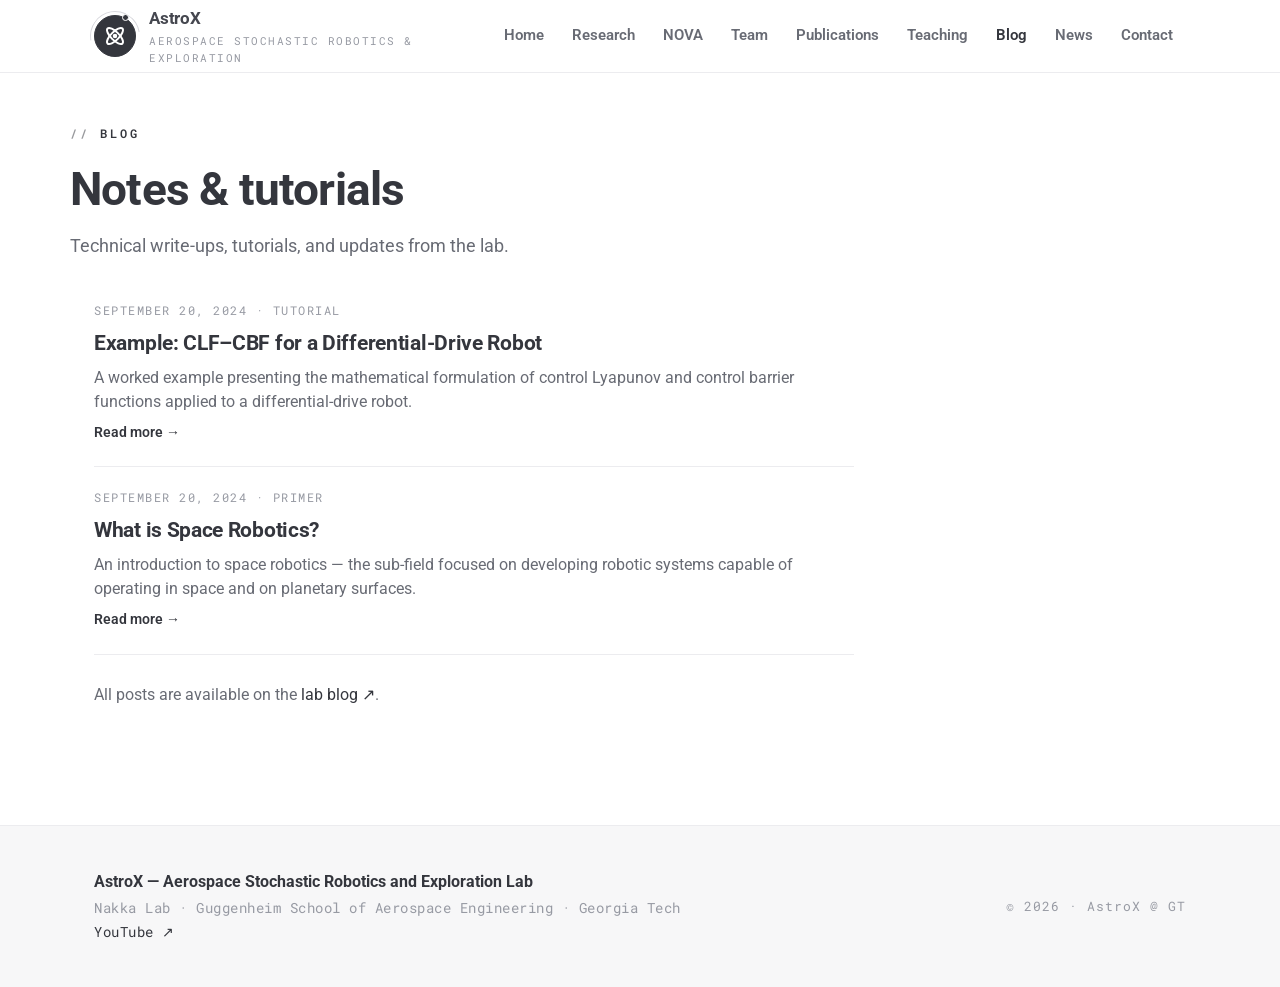
==== commit e4aabfa7: "going back to commit" ====
--- a/blog.html
+++ b/blog.html
@@ -5,6 +5,9 @@
 <meta name="viewport" content="width=device-width, initial-scale=1" />
 <title>Blog — AstroX Lab</title>
 <meta name="description" content="Notes, tutorials, and news from the AstroX Lab at Georgia Tech." />
+<link rel="preconnect" href="https://fonts.googleapis.com" />
+<link rel="preconnect" href="https://fonts.gstatic.com" crossorigin />
+<link href="https://fonts.googleapis.com/css2?family=Roboto:wght@400;500;700;900&family=Roboto+Mono:wght@400;500;700&display=swap" rel="stylesheet" />
 <link rel="icon" href="assets/logo-mark.svg" />
 <link rel="stylesheet" href="assets/style.css" />
 </head>
@@ -20,6 +23,7 @@
     <nav class="nav-links" id="nav">
       <a href="index.html">Home</a>
       <a href="research.html">Research</a>
+      <a href="nova.html">NOVA</a>
       <a href="team.html">Team</a>
       <a href="publications.html">Publications</a>
       <a href="teaching.html">Teaching</a>
--- a/assets/style.css
+++ b/assets/style.css
@@ -8,24 +8,24 @@
   --paper:      #ffffff;
   --paper-2:    #f7f7f8;
   --paper-3:    #f0f0f2;
-  --hairline:   #e4e4e7;
-  --hairline-2: #d2d2d7;
-
-  --ink:        #2a2a30;   /* soft charcoal, headings/accent */
-  --ink-2:      #3a3a42;
-  --accent:      #2a2a30;
-  --accent-dark: #3a3a42;
+  --hairline:   #ececef;
+  --hairline-2: #d8d8dd;
+
+  --ink:        #34363d;   /* soft charcoal headings */
+  --ink-2:      #45474f;
+  --accent:      #34363d;
+  --accent-dark: #45474f;
   --accent-tint: #f0f0f2;
-  --gold:        #2a2a30;
-
-  --text:       #3f3f47;
-  --text-dim:   #62626b;
-  --text-faint: #9094a0;
+  --gold:        #34363d;
+
+  --text:       #45474f;
+  --text-dim:   #686b74;
+  --text-faint: #979aa3;
 
   --max: 1140px;
   --radius: 16px;
-  --mono: "SF Mono", "JetBrains Mono", "Fira Code", ui-monospace, Menlo, Consolas, monospace;
-  --sans: -apple-system, BlinkMacSystemFont, "Segoe UI", Roboto, Helvetica, Arial, sans-serif;
+  --mono: "Roboto Mono", "SF Mono", "JetBrains Mono", ui-monospace, Menlo, Consolas, monospace;
+  --sans: "Roboto", -apple-system, BlinkMacSystemFont, "Segoe UI", Helvetica, Arial, sans-serif;
   --shadow: 0 1px 2px rgba(17,17,20,.04), 0 10px 30px rgba(17,17,20,.06);
 }
 
@@ -101,14 +101,14 @@
 }
 
 /* ---------------- Announcement banner ---------------- */
-.notice { background: var(--accent); color: #fff; }
+.notice { background: var(--ink); color: #fff; }
 .notice .wrap { display: flex; gap: 14px; align-items: center; justify-content: center; padding: 11px 24px; font-size: 14px; text-align: center; flex-wrap: wrap; }
 .notice a { color: #fff; text-decoration: underline; }
 .notice a:hover { opacity: .75; }
 .notice .pill { font-family: var(--mono); font-size: 10.5px; letter-spacing: 2px; text-transform: uppercase; background: rgba(255,255,255,.16); padding: 3px 9px; border-radius: 999px; }
 
 /* ---------------- Hero ---------------- */
-.hero { position: relative; overflow: hidden; padding: 68px 0 62px; background: var(--paper-2); border-bottom: 1px solid var(--hairline); }
+.hero { position: relative; overflow: hidden; padding: 72px 0 66px; background: linear-gradient(var(--paper) 55%, var(--paper-2) 100%); border-bottom: 1px solid var(--hairline); }
 .hero-grid {
   position: absolute; inset: 0; pointer-events: none;
   background-image:
@@ -119,8 +119,8 @@
           mask-image: radial-gradient(700px 400px at 70% 30%, #000, transparent 75%);
 }
 .hero .wrap { position: relative; z-index: 2; }
-.hero h1 { font-size: clamp(32px, 5.4vw, 58px); line-height: 1.04; margin: 14px 0 16px; letter-spacing: -1.4px; color: var(--ink); }
-.hero h1 .accent { color: var(--text-faint); }
+.hero h1 { font-size: clamp(34px, 5.6vw, 62px); line-height: 1.02; margin: 14px 0 18px; letter-spacing: -1.8px; color: var(--ink); }
+.hero h1 .accent { color: var(--text-dim); }
 .hero p { font-size: clamp(16px, 2.1vw, 20px); color: var(--text-dim); max-width: 680px; margin: 0 0 22px; }
 .hero-emblem { width: 104px; height: auto; display: block; margin-bottom: 20px; }
 .hero-inner { display: grid; grid-template-columns: 1.05fr .95fr; gap: 40px; align-items: center; }
@@ -133,9 +133,9 @@
 .vthumb.active { border-color: var(--ink); }
 .btn-row { display: flex; gap: 13px; flex-wrap: wrap; }
 .btn { display: inline-block; padding: 13px 24px; border-radius: 11px; font-weight: 700; font-size: 15px; transition: all .15s ease; }
-.btn-primary { background: var(--accent); color: #fff; }
-.btn-primary:hover { background: var(--accent-dark); color: #fff; opacity: 1; }
-.btn-ghost { background: transparent; color: var(--accent); border: 1px solid var(--hairline-2); }
+.btn-primary { background: var(--ink); color: #fff; }
+.btn-primary:hover { background: var(--ink-2); color: #fff; opacity: 1; }
+.btn-ghost { background: transparent; color: var(--ink); border: 1px solid var(--hairline-2); }
 .btn-ghost:hover { border-color: var(--accent); color: var(--accent); opacity: 1; }
 
 /* ---------------- Quick links ---------------- */
@@ -210,7 +210,7 @@
 .pub-tabs { display: flex; gap: 8px; margin-bottom: 26px; flex-wrap: wrap; }
 .pub-tabs button { border: 1px solid var(--hairline); background: var(--paper); color: var(--text-dim); padding: 9px 20px; border-radius: 999px; font-weight: 600; font-size: 14px; cursor: pointer; font-family: var(--sans); transition: all .15s ease; }
 .pub-tabs button:hover { color: var(--text); border-color: var(--hairline-2); }
-.pub-tabs button.active { background: var(--accent); color: #fff; border-color: var(--accent); }
+.pub-tabs button.active { background: var(--ink); color: #fff; border-color: var(--ink); }
 .pub { display: flex; gap: 18px; padding: 15px 0; border-bottom: 1px solid var(--hairline); }
 .pub .id { flex: 0 0 auto; font-family: var(--mono); font-weight: 700; color: var(--accent); background: var(--accent-tint); border: 1px solid var(--accent-tint); border-radius: 8px; padding: 5px 11px; height: fit-content; font-size: 12.5px; }
 .pub .meta p { margin: 0; font-size: 15px; color: var(--text); }
